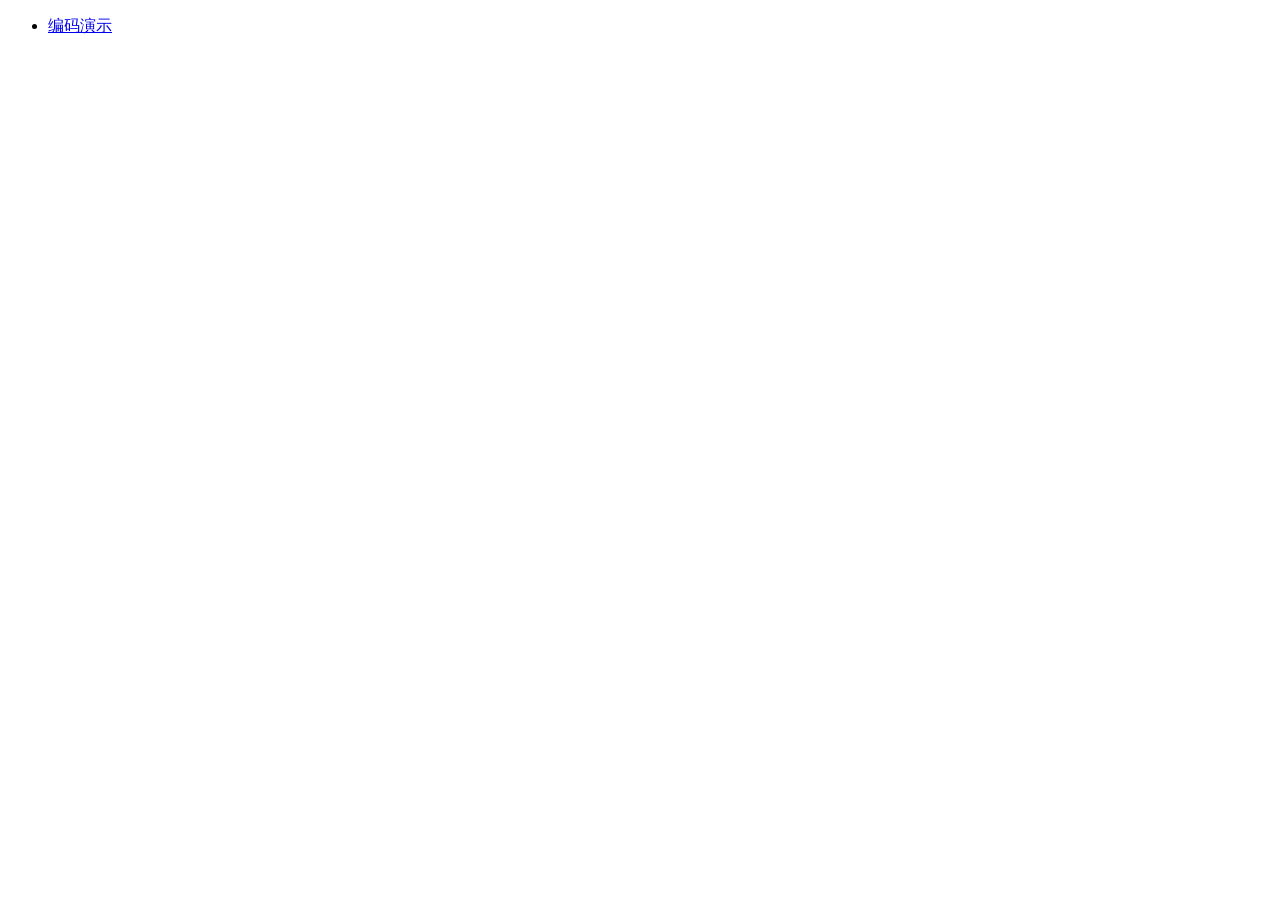
==== index.html @ 13319d79 "放上编码演示的构建结果。 Co-authored-by: Cursor <cursoragent@cursor.com>" ====
<!doctype html>
<html lang="zh-CN">
  <head>
    <meta charset="UTF-8" />
    <meta name="viewport" content="width=device-width, initial-scale=1.0" />
    <title>apps</title>
  </head>
  <body>
    <ul>
      <li><a href="qec/">编码演示</a></li>
    </ul>
  </body>
</html>
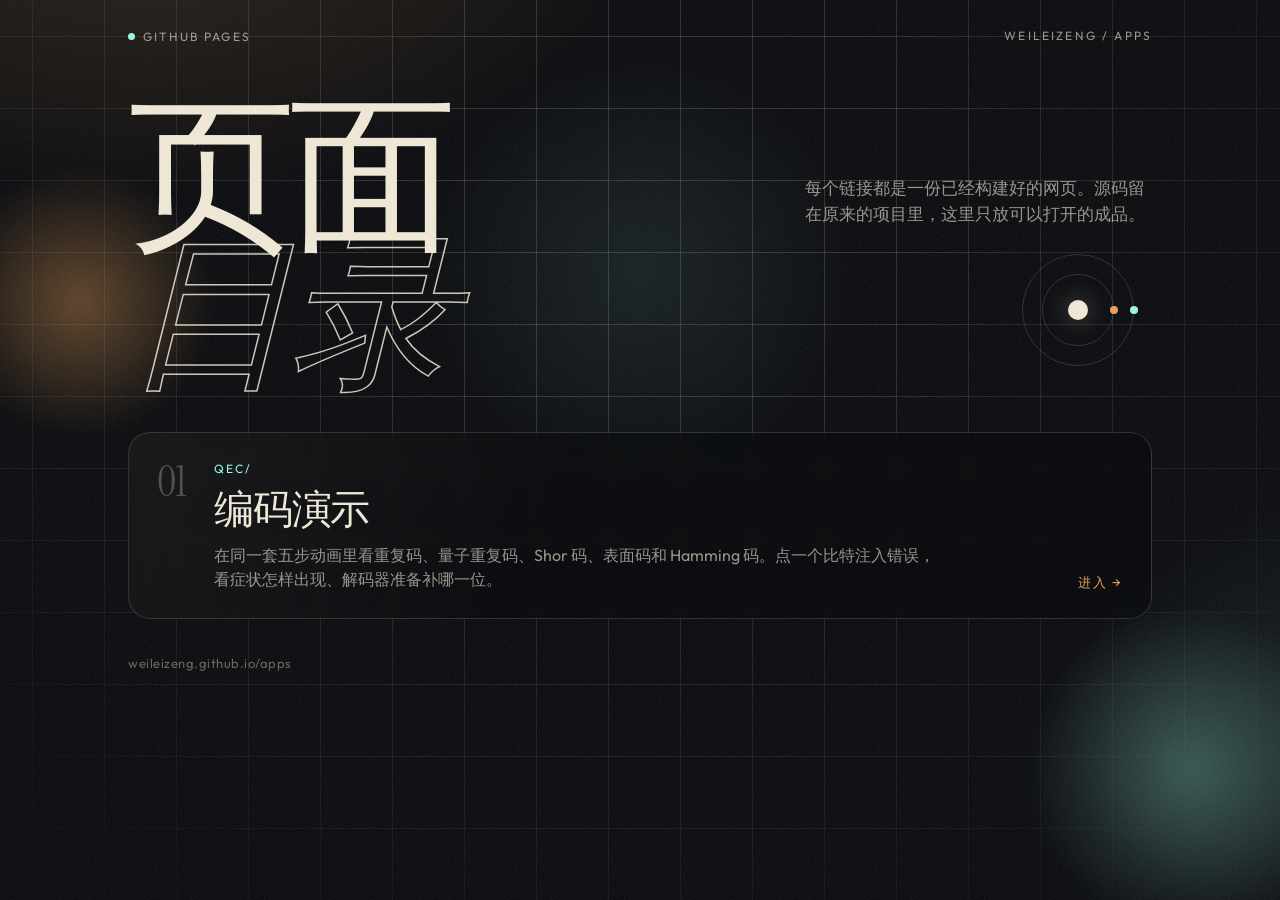
==== commit 29dd5669: "把主页改成页面目录，并写上发布说明。 Co-authored-by: Cursor <cursoragent@cursor.com>" ====
--- a/index.html
+++ b/index.html
@@ -3,11 +3,436 @@
   <head>
     <meta charset="UTF-8" />
     <meta name="viewport" content="width=device-width, initial-scale=1.0" />
-    <title>apps</title>
+    <meta
+      name="description"
+      content="已发布的静态页面目录。每个链接都是一份可以打开的网页。"
+    />
+    <title>页面目录</title>
+    <link rel="icon" href="data:image/svg+xml,%3Csvg xmlns='http://www.w3.org/2000/svg' viewBox='0 0 32 32'%3E%3Ccircle cx='16' cy='16' r='10' fill='none' stroke='%23efe7d6' stroke-width='1.5'/%3E%3Ccircle cx='16' cy='6' r='2' fill='%239af7e4'/%3E%3C/svg%3E" />
+    <link rel="preconnect" href="https://fonts.googleapis.com" />
+    <link rel="preconnect" href="https://fonts.gstatic.com" crossorigin />
+    <link
+      href="https://fonts.googleapis.com/css2?family=Instrument+Serif:ital@0;1&family=Outfit:wght@400;500;600&display=swap"
+      rel="stylesheet"
+    />
+    <style>
+      :root {
+        --ink: #08090c;
+        --paper: #efe7d6;
+        --muted: rgba(239, 231, 214, 0.62);
+        --line: rgba(239, 231, 214, 0.16);
+        --cyan: #9af7e4;
+        --amber: #e7a15a;
+        --x: 50vw;
+        --y: 30vh;
+        color-scheme: dark;
+      }
+
+      * { box-sizing: border-box; }
+
+      html, body { margin: 0; min-height: 100%; }
+
+      body {
+        font-family: "Outfit", "Segoe UI", sans-serif;
+        background: var(--ink);
+        color: var(--paper);
+        overflow-x: hidden;
+      }
+
+      .field {
+        position: fixed;
+        inset: 0;
+        pointer-events: none;
+        z-index: 0;
+      }
+
+      .field::before {
+        content: "";
+        position: absolute;
+        inset: 0;
+        background:
+          radial-gradient(520px circle at var(--x) var(--y), rgba(154, 247, 228, 0.09), transparent 42%),
+          radial-gradient(900px 520px at 12% -10%, rgba(231, 161, 90, 0.16), transparent 55%),
+          radial-gradient(700px 480px at 110% 80%, rgba(154, 247, 228, 0.1), transparent 50%);
+      }
+
+      .grid {
+        position: absolute;
+        inset: -20%;
+        background-image:
+          linear-gradient(var(--line) 1px, transparent 1px),
+          linear-gradient(90deg, var(--line) 1px, transparent 1px);
+        background-size: 72px 72px;
+        mask-image: radial-gradient(ellipse at 50% 30%, #000 20%, transparent 72%);
+        animation: drift 36s linear infinite;
+      }
+
+      .orb {
+        position: absolute;
+        border-radius: 50%;
+        filter: blur(8px);
+        opacity: 0.85;
+      }
+
+      .orb-a {
+        width: 280px;
+        height: 280px;
+        left: -60px;
+        top: 18%;
+        background: radial-gradient(circle, rgba(231, 161, 90, 0.45), transparent 68%);
+        animation: float-a 16s ease-in-out infinite;
+      }
+
+      .orb-b {
+        width: 340px;
+        height: 340px;
+        right: -80px;
+        bottom: -40px;
+        background: radial-gradient(circle, rgba(154, 247, 228, 0.35), transparent 68%);
+        animation: float-b 20s ease-in-out infinite;
+      }
+
+      .noise {
+        position: absolute;
+        inset: 0;
+        opacity: 0.18;
+        background-image: url("data:image/svg+xml,%3Csvg xmlns='http://www.w3.org/2000/svg' width='180' height='180'%3E%3Cfilter id='n'%3E%3CfeTurbulence type='fractalNoise' baseFrequency='.85' numOctaves='2' stitchTiles='stitch'/%3E%3C/filter%3E%3Crect width='180' height='180' filter='url(%23n)' opacity='.55'/%3E%3C/svg%3E");
+        mix-blend-mode: overlay;
+      }
+
+      main {
+        position: relative;
+        z-index: 1;
+        max-width: 1080px;
+        margin: 0 auto;
+        padding: 28px 28px 72px;
+      }
+
+      .top {
+        display: flex;
+        justify-content: space-between;
+        align-items: center;
+        gap: 16px;
+        font-size: 12px;
+        letter-spacing: 0.18em;
+        text-transform: uppercase;
+        color: var(--muted);
+      }
+
+      .live {
+        display: inline-flex;
+        align-items: center;
+        gap: 8px;
+      }
+
+      .live i {
+        width: 7px;
+        height: 7px;
+        border-radius: 50%;
+        background: var(--cyan);
+        box-shadow: 0 0 0 0 rgba(154, 247, 228, 0.7);
+        animation: pulse 2.4s ease-out infinite;
+      }
+
+      a.repo {
+        color: inherit;
+        text-decoration: none;
+        border-bottom: 1px solid transparent;
+      }
+
+      a.repo:hover { border-bottom-color: var(--paper); color: var(--paper); }
+
+      .hero {
+        display: grid;
+        grid-template-columns: 1.3fr 0.7fr;
+        gap: 32px;
+        align-items: end;
+        padding: 64px 0 48px;
+      }
+
+      h1 {
+        margin: 0;
+        font-family: "Instrument Serif", "Iowan Old Style", Palatino, serif;
+        font-weight: 400;
+        font-size: clamp(84px, 14vw, 168px);
+        line-height: 0.82;
+        letter-spacing: -0.04em;
+      }
+
+      h1 .ghost {
+        display: block;
+        font-style: italic;
+        color: transparent;
+        -webkit-text-stroke: 1.5px rgba(239, 231, 214, 0.85);
+      }
+
+      .lede {
+        margin: 0 0 8px;
+        max-width: 28em;
+        font-size: 17px;
+        line-height: 1.55;
+        color: var(--muted);
+      }
+
+      .orbit {
+        width: 148px;
+        height: 148px;
+        margin-left: auto;
+        position: relative;
+      }
+
+      .orbit span {
+        position: absolute;
+        inset: 18px;
+        border: 1px solid var(--line);
+        border-radius: 50%;
+      }
+
+      .orbit span:nth-child(2) { inset: 38px; }
+      .orbit span:nth-child(3) {
+        inset: 64px;
+        background: var(--paper);
+        box-shadow: 0 0 24px rgba(239, 231, 214, 0.35);
+      }
+
+      .orbit b {
+        position: absolute;
+        width: 8px;
+        height: 8px;
+        border-radius: 50%;
+        background: var(--cyan);
+        offset-path: circle(56px at 74px 74px);
+        animation: spin 14s linear infinite;
+      }
+
+      .orbit b:nth-child(5) {
+        background: var(--amber);
+        animation-duration: 9s;
+        animation-direction: reverse;
+        offset-path: circle(36px at 74px 74px);
+      }
+
+      .catalog {
+        list-style: none;
+        margin: 0;
+        padding: 0;
+        display: grid;
+        gap: 16px;
+      }
+
+      .card {
+        position: relative;
+        display: grid;
+        grid-template-columns: auto 1fr auto;
+        grid-template-areas:
+          "idx path enter"
+          "idx title enter"
+          "idx text enter";
+        column-gap: 28px;
+        row-gap: 6px;
+        align-items: center;
+        padding: 28px 28px 26px;
+        text-decoration: none;
+        color: inherit;
+        border: 1px solid var(--line);
+        border-radius: 22px;
+        background:
+          linear-gradient(120deg, rgba(239, 231, 214, 0.06), transparent 42%),
+          rgba(8, 9, 12, 0.45);
+        backdrop-filter: blur(8px);
+        overflow: hidden;
+        transition: transform 0.35s ease, border-color 0.35s ease, background 0.35s ease;
+      }
+
+      .card::after {
+        content: "";
+        position: absolute;
+        width: 220px;
+        height: 220px;
+        right: -40px;
+        top: -80px;
+        background: radial-gradient(circle, rgba(154, 247, 228, 0.16), transparent 68%);
+        opacity: 0;
+        transition: opacity 0.35s ease;
+      }
+
+      .card:hover,
+      .card:focus-visible {
+        transform: translateY(-4px);
+        border-color: rgba(154, 247, 228, 0.55);
+        background:
+          linear-gradient(120deg, rgba(154, 247, 228, 0.08), transparent 46%),
+          rgba(8, 9, 12, 0.62);
+        outline: none;
+      }
+
+      .card:hover::after,
+      .card:focus-visible::after { opacity: 1; }
+
+      .idx {
+        grid-area: idx;
+        align-self: start;
+        font-family: "Instrument Serif", Palatino, serif;
+        font-size: 42px;
+        line-height: 1;
+        color: rgba(239, 231, 214, 0.28);
+      }
+
+      .path {
+        grid-area: path;
+        font-size: 12px;
+        letter-spacing: 0.16em;
+        text-transform: uppercase;
+        color: var(--cyan);
+      }
+
+      h2 {
+        grid-area: title;
+        margin: 0;
+        font-family: "Instrument Serif", Palatino, serif;
+        font-size: 40px;
+        font-weight: 400;
+        letter-spacing: -0.03em;
+      }
+
+      .card p {
+        grid-area: text;
+        margin: 0;
+        max-width: 46em;
+        color: var(--muted);
+        line-height: 1.55;
+      }
+
+      .enter {
+        grid-area: enter;
+        align-self: end;
+        font-size: 13px;
+        letter-spacing: 0.14em;
+        text-transform: uppercase;
+        color: var(--amber);
+      }
+
+      .enter em {
+        display: inline-block;
+        font-style: normal;
+        transition: transform 0.35s ease;
+      }
+
+      .card:hover .enter em,
+      .card:focus-visible .enter em { transform: translateX(6px); }
+
+      footer {
+        margin-top: 36px;
+        color: rgba(239, 231, 214, 0.4);
+        font-size: 13px;
+        letter-spacing: 0.04em;
+      }
+
+      @keyframes drift {
+        from { transform: translateY(0); }
+        to { transform: translateY(72px); }
+      }
+
+      @keyframes float-a {
+        0%, 100% { transform: translate(0, 0); }
+        50% { transform: translate(30px, -24px); }
+      }
+
+      @keyframes float-b {
+        0%, 100% { transform: translate(0, 0); }
+        50% { transform: translate(-36px, 20px); }
+      }
+
+      @keyframes pulse {
+        0% { box-shadow: 0 0 0 0 rgba(154, 247, 228, 0.55); }
+        100% { box-shadow: 0 0 0 10px rgba(154, 247, 228, 0); }
+      }
+
+      @keyframes spin {
+        to { offset-distance: 100%; }
+      }
+
+      @media (max-width: 760px) {
+        main { padding: 20px 18px 56px; }
+        .hero {
+          grid-template-columns: 1fr;
+          padding: 40px 0 28px;
+        }
+        .orbit { display: none; }
+        .card {
+          grid-template-columns: auto 1fr;
+          grid-template-areas:
+            "idx path"
+            "idx title"
+            "idx text"
+            "idx enter";
+          column-gap: 16px;
+          padding: 22px 18px;
+        }
+        h2 { font-size: 32px; }
+        .top { letter-spacing: 0.08em; }
+      }
+
+      @media (prefers-reduced-motion: reduce) {
+        *, *::before, *::after {
+          animation: none !important;
+          transition: none !important;
+        }
+      }
+    </style>
   </head>
   <body>
-    <ul>
-      <li><a href="qec/">编码演示</a></li>
-    </ul>
+    <div class="field" aria-hidden="true">
+      <div class="grid"></div>
+      <div class="orb orb-a"></div>
+      <div class="orb orb-b"></div>
+      <div class="noise"></div>
+    </div>
+
+    <main>
+      <div class="top">
+        <span class="live"><i></i> GitHub Pages</span>
+        <a class="repo" href="https://github.com/WeileiZeng/apps">WeileiZeng / apps</a>
+      </div>
+
+      <header class="hero">
+        <div>
+          <h1>页面<span class="ghost">目录</span></h1>
+        </div>
+        <div>
+          <p class="lede">每个链接都是一份已经构建好的网页。源码留在原来的项目里，这里只放可以打开的成品。</p>
+          <div class="orbit" aria-hidden="true">
+            <span></span>
+            <span></span>
+            <span></span>
+            <b></b>
+            <b></b>
+          </div>
+        </div>
+      </header>
+
+      <!-- 新页面：按下面的 li 复制一张卡片，href 和编号改成对应子目录。 -->
+      <ul class="catalog">
+        <li>
+          <a class="card" href="qec/">
+            <span class="idx">01</span>
+            <span class="path">qec/</span>
+            <h2>编码演示</h2>
+            <p>在同一套五步动画里看重复码、量子重复码、Shor 码、表面码和 Hamming 码。点一个比特注入错误，看症状怎样出现、解码器准备补哪一位。</p>
+            <span class="enter"><em>进入 →</em></span>
+          </a>
+        </li>
+      </ul>
+
+      <footer>weileizeng.github.io/apps</footer>
+    </main>
+
+    <script>
+      const root = document.documentElement;
+      window.addEventListener("pointermove", (event) => {
+        root.style.setProperty("--x", event.clientX + "px");
+        root.style.setProperty("--y", event.clientY + "px");
+      });
+    </script>
   </body>
 </html>
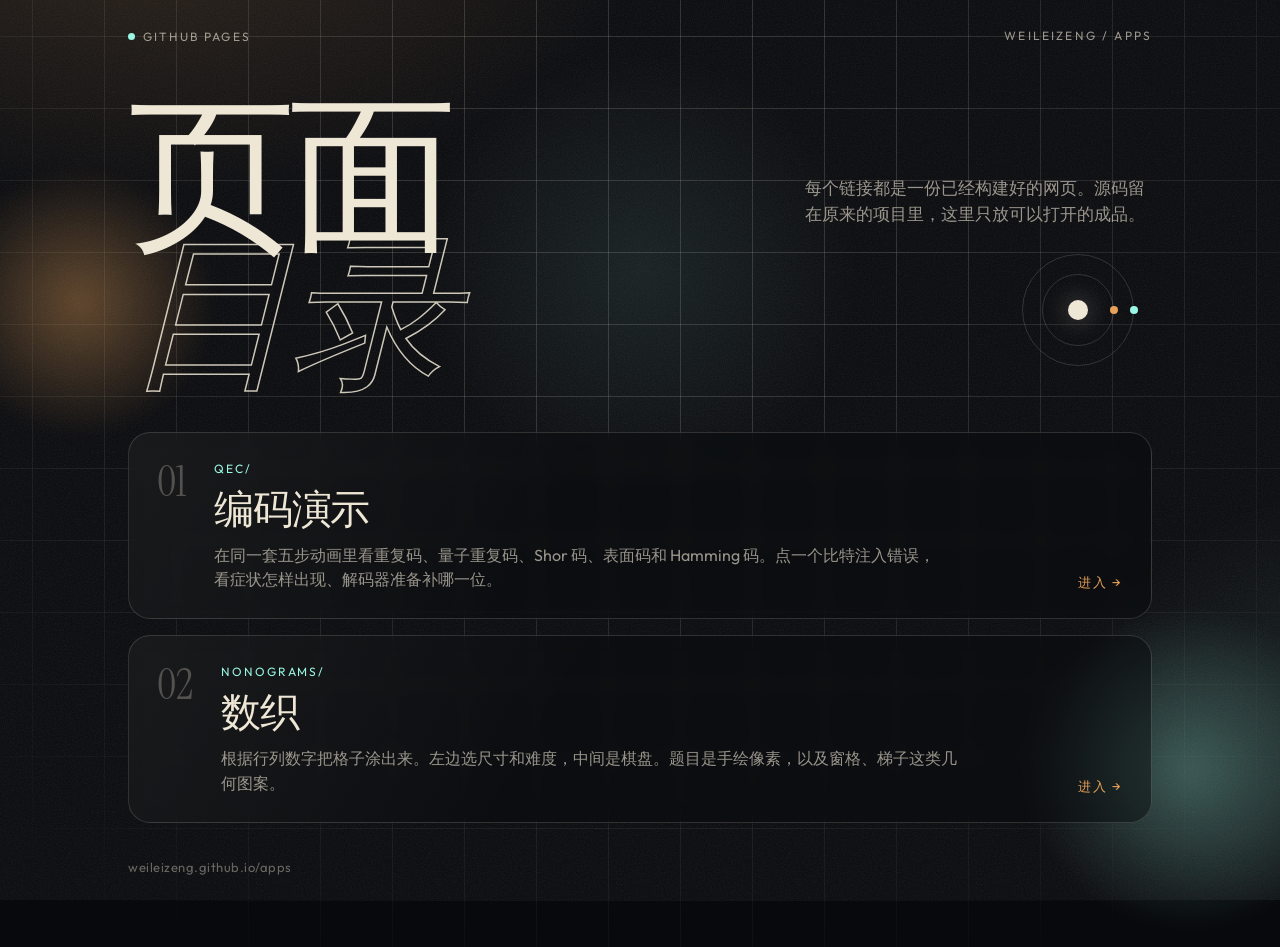
==== commit 3f1475fa: "放上数织的构建结果。 Co-authored-by: Cursor <cursoragent@cursor.com>" ====
--- a/index.html
+++ b/index.html
@@ -422,6 +422,15 @@
             <span class="enter"><em>进入 →</em></span>
           </a>
         </li>
+        <li>
+          <a class="card" href="nonograms/">
+            <span class="idx">02</span>
+            <span class="path">nonograms/</span>
+            <h2>数织</h2>
+            <p>根据行列数字把格子涂出来。左边选尺寸和难度，中间是棋盘。题目是手绘像素，以及窗格、梯子这类几何图案。</p>
+            <span class="enter"><em>进入 →</em></span>
+          </a>
+        </li>
       </ul>
 
       <footer>weileizeng.github.io/apps</footer>
